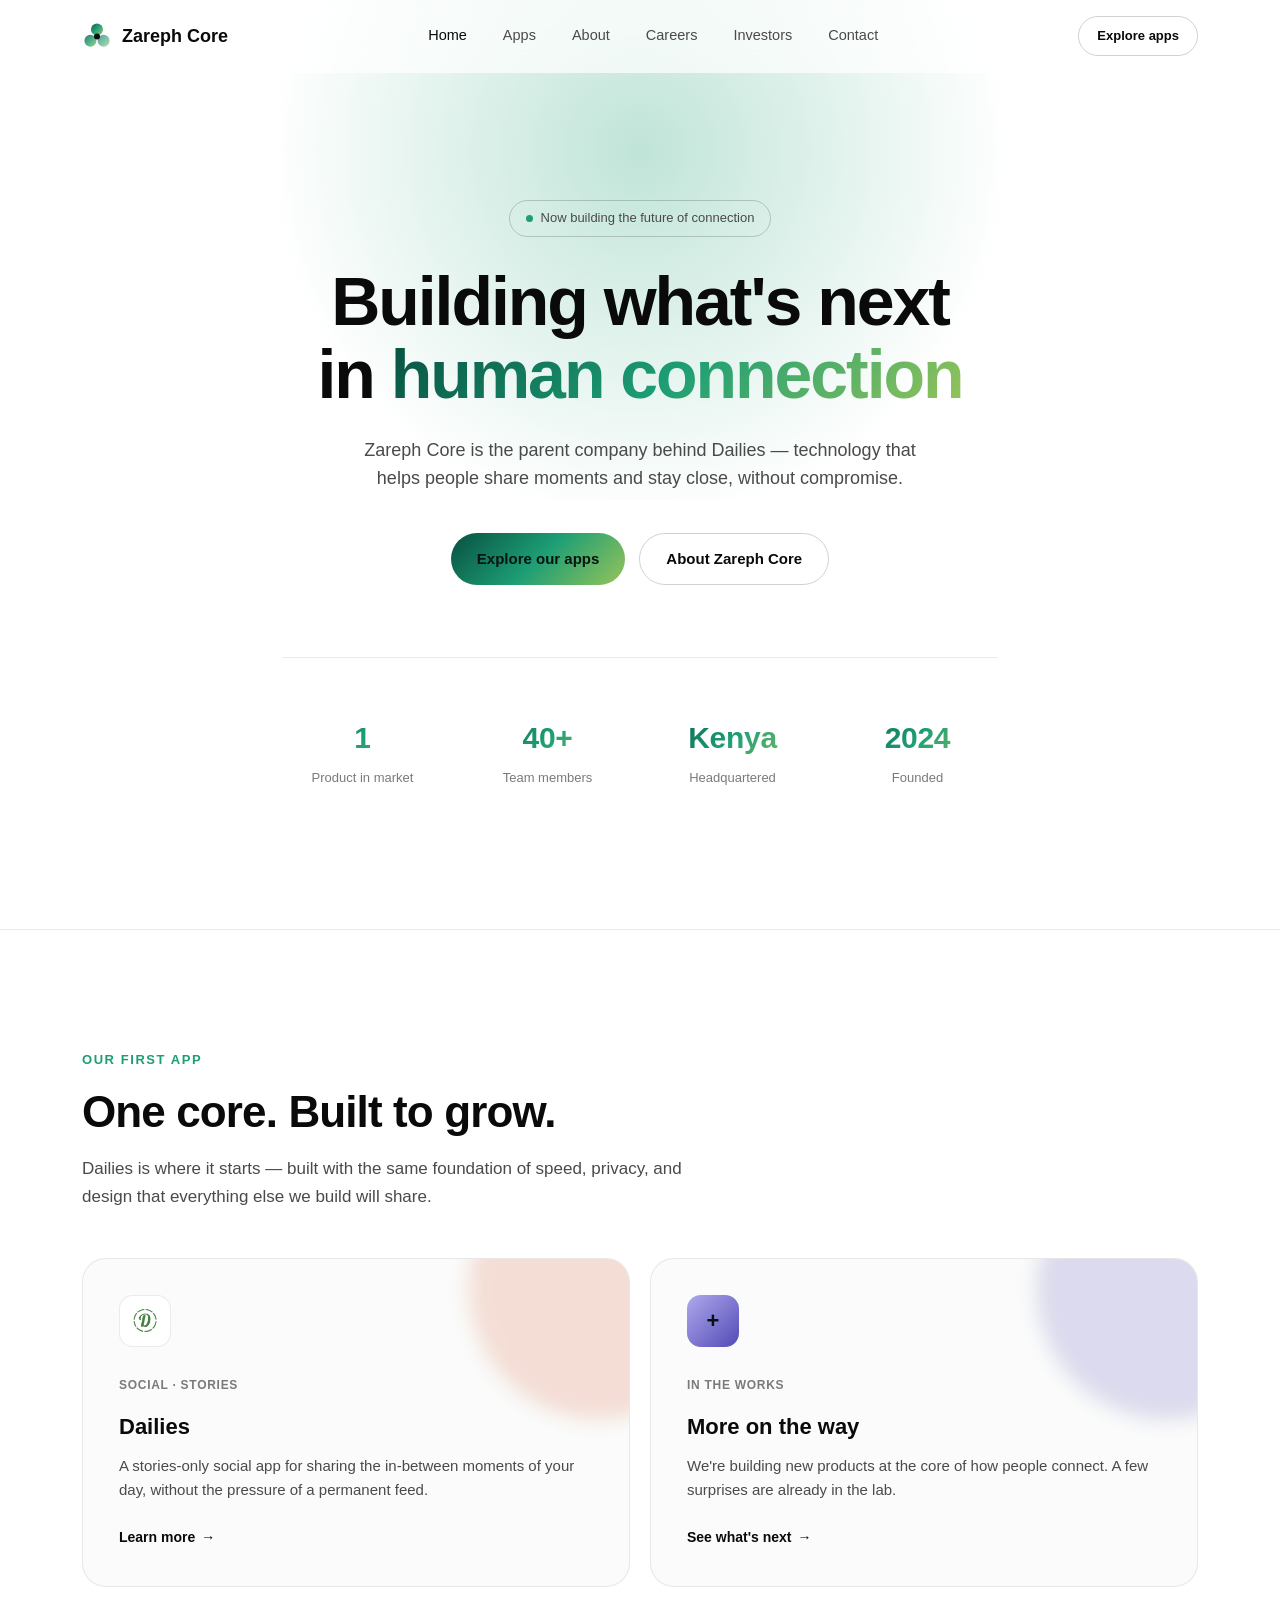
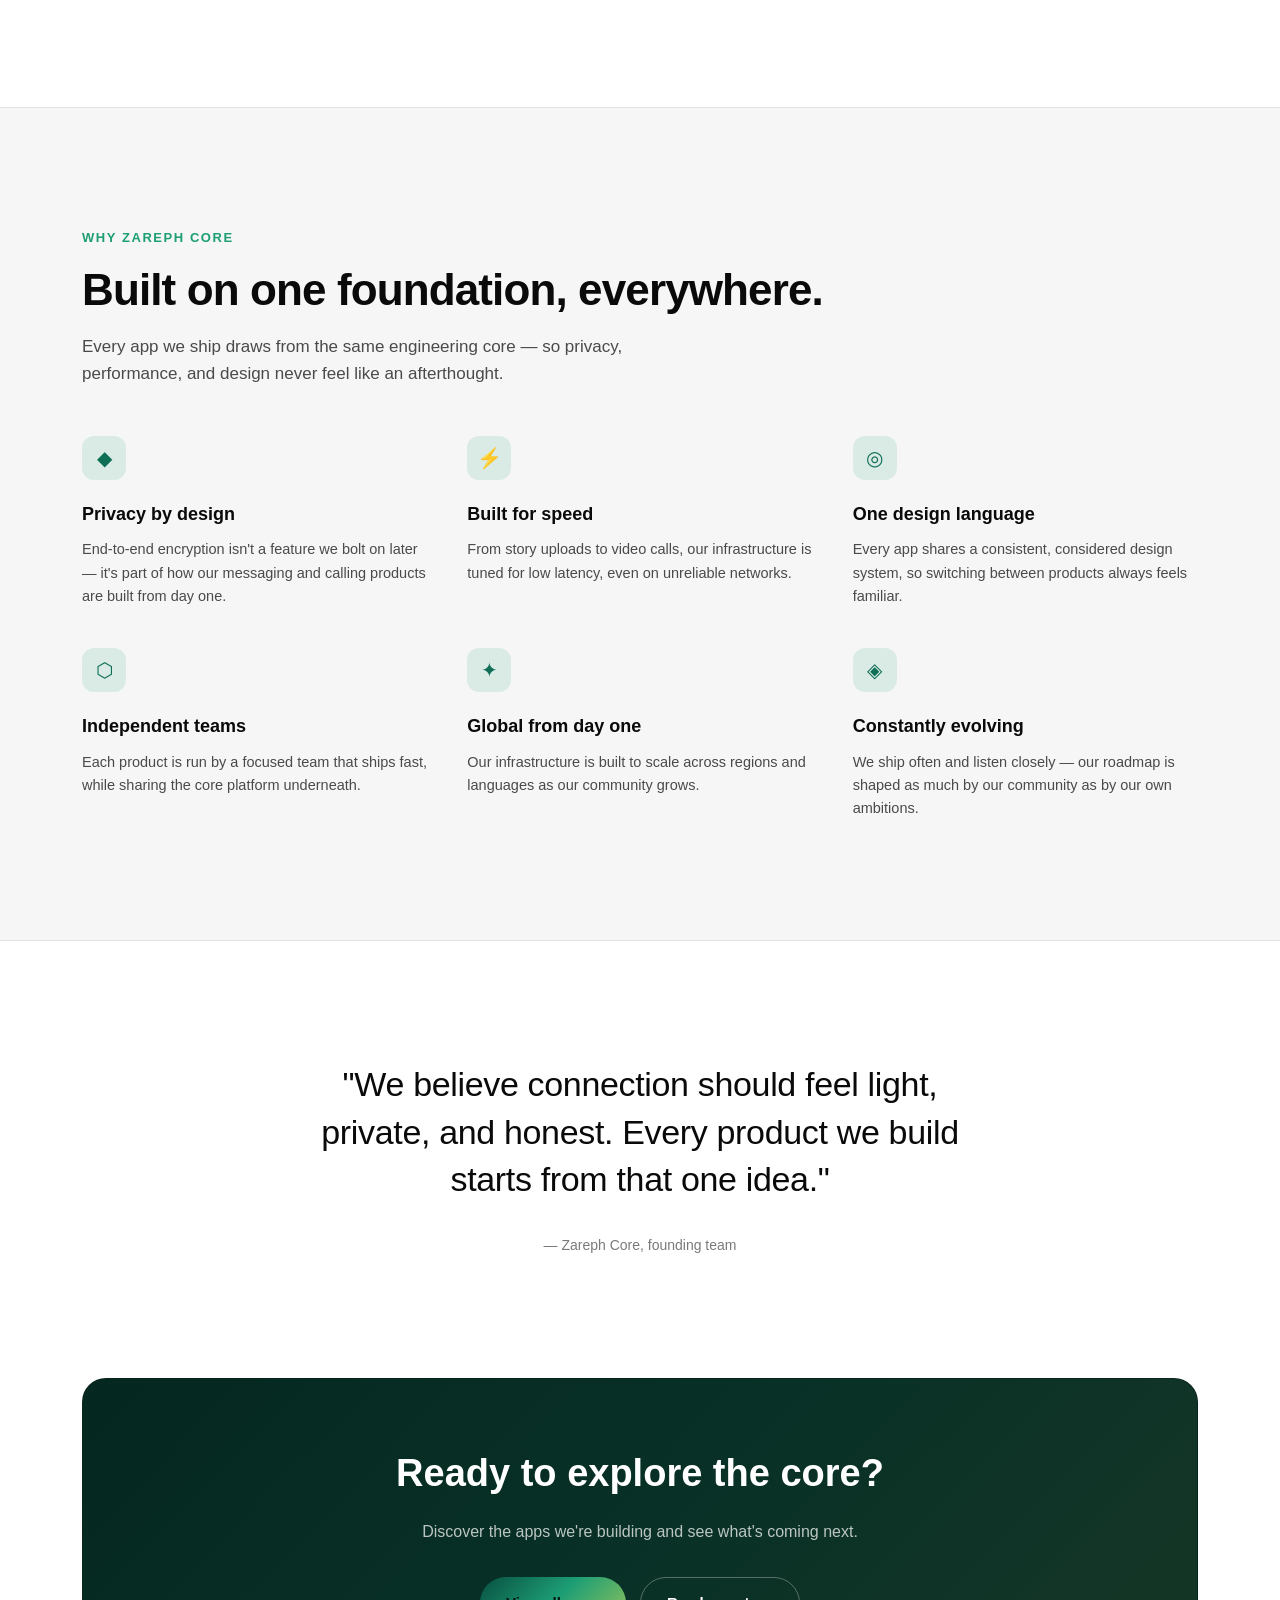
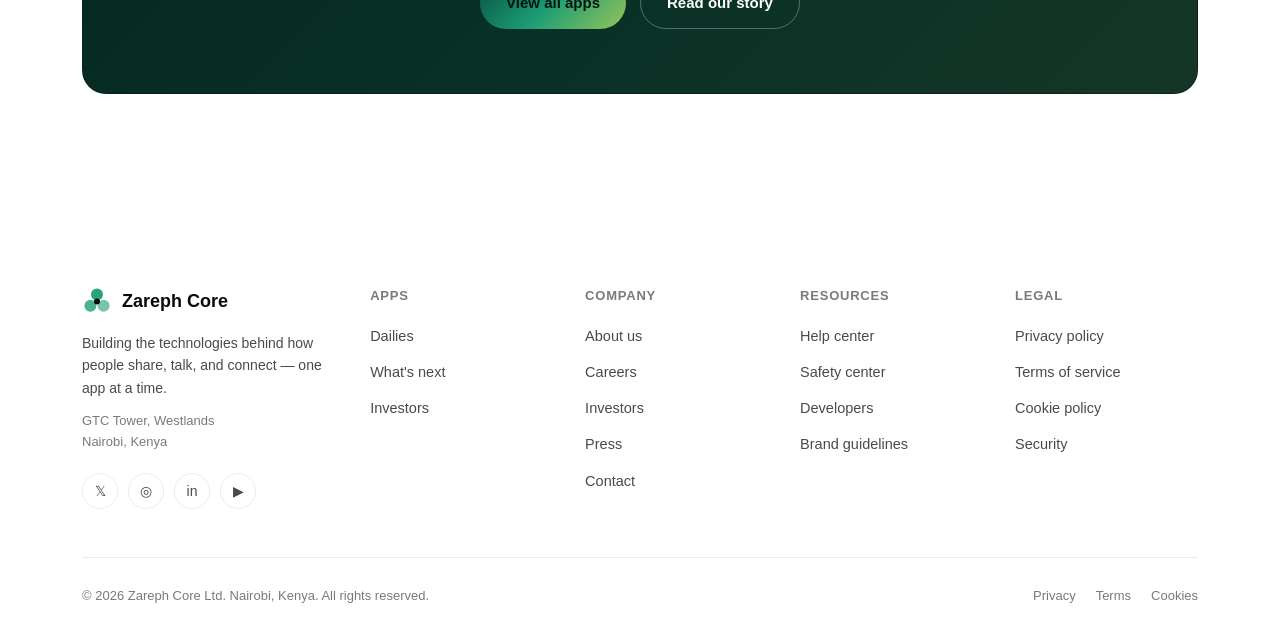
==== index.html @ 5895ebab "Add files via upload" ====
<!DOCTYPE html>
<html lang="en">
<head>
<meta charset="UTF-8">
<meta name="viewport" content="width=device-width, initial-scale=1.0">
<title>Zareph Core — Building what's next in connection</title>
<meta name="description" content="Zareph Core is the parent company behind Dailies — building the technologies that help people share, connect, and communicate.">
<link rel="icon" href="assets/favicon.svg" type="image/svg+xml">
<link rel="stylesheet" href="css/variables.css">
<link rel="stylesheet" href="css/nav.css">
<link rel="stylesheet" href="css/hero.css">
<link rel="stylesheet" href="css/products.css">
<link rel="stylesheet" href="css/features.css">
<link rel="stylesheet" href="css/footer.css">
</head>
<body>

<div id="nav-placeholder"></div>

<main>
  <section class="hero">
    <div class="hero-glow"></div>
    <div class="container hero-content">
      <span class="hero-eyebrow"><span class="dot"></span> Now building the future of connection</span>
      <h1>Building what's next<br>in <span class="accent">human connection</span></h1>
      <p>Zareph Core is the parent company behind Dailies — technology that helps people share moments and stay close, without compromise.</p>
      <div class="hero-cta">
        <a href="apps.html" class="btn btn-primary">Explore our apps</a>
        <a href="about.html" class="btn btn-outline">About Zareph Core</a>
      </div>
      <div class="hero-stats">
        <div class="stat">
          <div class="stat-num">1</div>
          <div class="stat-label">Product in market</div>
        </div>
        <div class="stat">
          <div class="stat-num">40+</div>
          <div class="stat-label">Team members</div>
        </div>
        <div class="stat">
          <div class="stat-num">Kenya</div>
          <div class="stat-label">Headquartered</div>
        </div>
        <div class="stat">
          <div class="stat-num">2024</div>
          <div class="stat-label">Founded</div>
        </div>
      </div>
    </div>
  </section>

  <section class="products" id="products">
    <div class="container">
      <span class="section-label">Our first app</span>
      <h2 class="section-heading">One core. Built to grow.</h2>
      <p class="section-sub">Dailies is where it starts — built with the same foundation of speed, privacy, and design that everything else we build will share.</p>

      <div class="product-grid">
        <div class="product-card dailies">
          <div class="glow"></div>
          <div class="product-icon"><img src="assets/products/dailies-logo.png" alt="Dailies logo" style="width: 100%; height: 100%; object-fit: contain; border-radius: inherit;"></div>
          <span class="tag">Social · Stories</span>
          <h3>Dailies</h3>
          <p>A stories-only social app for sharing the in-between moments of your day, without the pressure of a permanent feed.</p>
          <a href="apps.html#dailies" class="learn-link">Learn more <span class="arrow">→</span></a>
        </div>

        <div class="product-card more">
          <div class="glow"></div>
          <div class="product-icon">+</div>
          <span class="tag">In the works</span>
          <h3>More on the way</h3>
          <p>We're building new products at the core of how people connect. A few surprises are already in the lab.</p>
          <a href="about.html#roadmap" class="learn-link">See what's next <span class="arrow">→</span></a>
        </div>
      </div>
    </div>
  </section>

  <section class="features">
    <div class="container">
      <span class="section-label">Why Zareph Core</span>
      <h2 class="section-heading">Built on one foundation, everywhere.</h2>
      <p class="section-sub">Every app we ship draws from the same engineering core — so privacy, performance, and design never feel like an afterthought.</p>

      <div class="feature-grid">
        <div class="feature-item">
          <div class="icon-badge">◆</div>
          <h4>Privacy by design</h4>
          <p>End-to-end encryption isn't a feature we bolt on later — it's part of how our messaging and calling products are built from day one.</p>
        </div>
        <div class="feature-item">
          <div class="icon-badge">⚡</div>
          <h4>Built for speed</h4>
          <p>From story uploads to video calls, our infrastructure is tuned for low latency, even on unreliable networks.</p>
        </div>
        <div class="feature-item">
          <div class="icon-badge">◎</div>
          <h4>One design language</h4>
          <p>Every app shares a consistent, considered design system, so switching between products always feels familiar.</p>
        </div>
        <div class="feature-item">
          <div class="icon-badge">⬡</div>
          <h4>Independent teams</h4>
          <p>Each product is run by a focused team that ships fast, while sharing the core platform underneath.</p>
        </div>
        <div class="feature-item">
          <div class="icon-badge">✦</div>
          <h4>Global from day one</h4>
          <p>Our infrastructure is built to scale across regions and languages as our community grows.</p>
        </div>
        <div class="feature-item">
          <div class="icon-badge">◈</div>
          <h4>Constantly evolving</h4>
          <p>We ship often and listen closely — our roadmap is shaped as much by our community as by our own ambitions.</p>
        </div>
      </div>
    </div>
  </section>

  <section class="mission">
    <div class="container mission-inner">
      <blockquote>"We believe connection should feel light, private, and honest. Every product we build starts from that one idea."</blockquote>
      <cite>— Zareph Core, founding team</cite>
    </div>
  </section>

  <section class="cta-band">
    <div class="cta-band-inner">
      <h2>Ready to explore the core?</h2>
      <p>Discover the apps we're building and see what's coming next.</p>
      <div class="hero-cta">
        <a href="apps.html" class="btn btn-primary">View all apps</a>
        <a href="about.html" class="btn btn-outline">Read our story</a>
      </div>
    </div>
  </section>
</main>

<div id="footer-placeholder"></div>

<script src="js/include.js"></script>
<script src="js/nav.js"></script>
<script src="js/main.js"></script>
</body>
</html>
---- css/variables.css ----
:root {
  --core-teal-900: #04342C;
  --core-teal-800: #085041;
  --core-teal-600: #0F6E56;
  --core-green-600: #3B6D11;
  --core-green-400: #639922;
  --core-green-200: #1D9E75;
  --bg-dark: #FFFFFF;
  --bg-dark-2: #F5F6F5;
  --bg-card: #FAFBFA;
  --text-primary: #0A0A0A;
  --text-secondary: #4A4A4A;
  --text-muted: #7A7A7A;
  --border-soft: rgba(0, 0, 0, 0.08);
  --border-strong: rgba(0, 0, 0, 0.18);
  --gradient-core: linear-gradient(135deg, #085041 0%, #1D9E75 50%, #97C459 100%);
  --radius-sm: 8px;
  --radius-md: 14px;
  --radius-lg: 24px;
  --font-sans: -apple-system, BlinkMacSystemFont, "Segoe UI", Roboto, Helvetica, Arial, sans-serif;
  --max-width: 1180px;
}

* {
  box-sizing: border-box;
  margin: 0;
  padding: 0;
}

html {
  scroll-behavior: smooth;
}

body {
  font-family: var(--font-sans);
  background: var(--bg-dark);
  color: var(--text-primary);
  line-height: 1.6;
  -webkit-font-smoothing: antialiased;
  overflow-x: hidden;
}

img {
  max-width: 100%;
  display: block;
}

a {
  color: inherit;
  text-decoration: none;
}

ul {
  list-style: none;
}

button {
  font-family: inherit;
  cursor: pointer;
  border: none;
  background: none;
  color: inherit;
}

.container {
  max-width: var(--max-width);
  margin: 0 auto;
  padding: 0 32px;
}

.section-label {
  font-size: 13px;
  font-weight: 600;
  letter-spacing: 0.12em;
  text-transform: uppercase;
  color: var(--core-green-200);
  margin-bottom: 16px;
  display: block;
}

.section-heading {
  font-size: clamp(28px, 4vw, 44px);
  font-weight: 600;
  letter-spacing: -0.02em;
  line-height: 1.15;
  margin-bottom: 18px;
}

.section-sub {
  font-size: 17px;
  color: var(--text-secondary);
  max-width: 640px;
  margin-bottom: 48px;
}

.btn {
  display: inline-flex;
  align-items: center;
  gap: 8px;
  padding: 13px 26px;
  border-radius: 999px;
  font-size: 15px;
  font-weight: 600;
  transition: transform 0.15s ease, background 0.2s ease, border-color 0.2s ease;
}

.btn-primary {
  background: var(--gradient-core);
  color: #04140F;
}

.btn-primary:hover {
  transform: translateY(-2px);
}

.btn-outline {
  border: 1px solid var(--border-strong);
  color: var(--text-primary);
}

.btn-outline:hover {
  background: rgba(255, 255, 255, 0.06);
  transform: translateY(-2px);
}

.btn-sm {
  padding: 9px 18px;
  font-size: 13px;
}

@media (max-width: 720px) {
  .container {
    padding: 0 20px;
  }
}
---- css/nav.css ----
.navbar {
  position: fixed;
  top: 0;
  left: 0;
  right: 0;
  z-index: 1000;
  background: rgba(255, 255, 255, 0.7);
  backdrop-filter: blur(16px);
  -webkit-backdrop-filter: blur(16px);
  border-bottom: 1px solid transparent;
  transition: border-color 0.3s ease, background 0.3s ease;
}

.navbar.scrolled {
  border-bottom-color: var(--border-soft);
  background: rgba(255, 255, 255, 0.92);
}

.nav-inner {
  max-width: var(--max-width);
  margin: 0 auto;
  padding: 0 32px;
  height: 72px;
  display: flex;
  align-items: center;
  justify-content: space-between;
}

.brand {
  display: flex;
  align-items: center;
  gap: 10px;
  font-size: 18px;
  font-weight: 600;
}

.brand-mark {
  width: 30px;
  height: 30px;
}

.nav-links {
  display: flex;
  align-items: center;
  gap: 36px;
}

.nav-links a {
  font-size: 14.5px;
  font-weight: 500;
  color: var(--text-secondary);
  transition: color 0.2s ease;
  position: relative;
}

.nav-links a:hover,
.nav-links a.active {
  color: var(--text-primary);
}

.nav-actions {
  display: flex;
  align-items: center;
  gap: 12px;
}

.nav-toggle {
  display: none;
  flex-direction: column;
  gap: 5px;
  padding: 6px;
}

.nav-toggle span {
  width: 22px;
  height: 2px;
  background: var(--text-primary);
  border-radius: 2px;
  transition: transform 0.25s ease, opacity 0.25s ease;
}

.mobile-menu {
  display: none;
  position: fixed;
  top: 72px;
  left: 0;
  right: 0;
  bottom: 0;
  background: var(--bg-dark);
  z-index: 999;
  padding: 24px 32px 40px;
  overflow-y: auto;
}

.mobile-menu.open {
  display: block;
}

.mobile-menu a {
  display: block;
  font-size: 20px;
  font-weight: 500;
  padding: 16px 0;
  border-bottom: 1px solid var(--border-soft);
  color: var(--text-primary);
}

.mobile-menu .btn {
  margin-top: 24px;
  width: 100%;
  justify-content: center;
}

@media (max-width: 860px) {
  .nav-links {
    display: none;
  }
  .nav-actions .btn-outline {
    display: none;
  }
  .nav-toggle {
    display: flex;
  }
}
---- css/hero.css ----
.hero {
  position: relative;
  padding: 200px 0 140px;
  overflow: hidden;
}

.hero-glow {
  position: absolute;
  top: -200px;
  left: 50%;
  transform: translateX(-50%);
  width: 900px;
  height: 700px;
  background: radial-gradient(circle, rgba(29, 158, 117, 0.28) 0%, rgba(29, 158, 117, 0) 65%);
  pointer-events: none;
  z-index: 0;
}

.hero-content {
  position: relative;
  z-index: 1;
  max-width: 780px;
  margin: 0 auto;
  text-align: center;
}

.hero-eyebrow {
  display: inline-flex;
  align-items: center;
  gap: 8px;
  padding: 7px 16px;
  border-radius: 999px;
  border: 1px solid var(--border-strong);
  font-size: 13px;
  font-weight: 500;
  color: var(--text-secondary);
  margin-bottom: 28px;
}

.hero-eyebrow .dot {
  width: 7px;
  height: 7px;
  border-radius: 50%;
  background: var(--core-green-200);
}

.hero h1 {
  font-size: clamp(38px, 6vw, 68px);
  font-weight: 600;
  letter-spacing: -0.03em;
  line-height: 1.08;
  margin-bottom: 24px;
}

.hero h1 .accent {
  background: var(--gradient-core);
  -webkit-background-clip: text;
  background-clip: text;
  color: transparent;
}

.hero p {
  font-size: 18px;
  color: var(--text-secondary);
  max-width: 560px;
  margin: 0 auto 40px;
}

.hero-cta {
  display: flex;
  justify-content: center;
  gap: 14px;
  flex-wrap: wrap;
  margin-bottom: 72px;
}

.hero-stats {
  position: relative;
  z-index: 1;
  display: grid;
  grid-template-columns: repeat(4, 1fr);
  gap: 24px;
  max-width: 900px;
  margin: 0 auto;
  padding-top: 56px;
  border-top: 1px solid var(--border-soft);
}

.stat {
  text-align: center;
}

.stat-num {
  font-size: 30px;
  font-weight: 600;
  letter-spacing: -0.01em;
  background: var(--gradient-core);
  -webkit-background-clip: text;
  background-clip: text;
  color: transparent;
}

.stat-label {
  font-size: 13px;
  color: var(--text-muted);
  margin-top: 6px;
}

@media (max-width: 720px) {
  .hero {
    padding: 150px 0 90px;
  }
  .hero-stats {
    grid-template-columns: repeat(2, 1fr);
    row-gap: 32px;
  }
}
---- css/products.css ----
.products {
  padding: 120px 0;
  border-top: 1px solid var(--border-soft);
}

.product-grid {
  display: grid;
  grid-template-columns: repeat(2, 1fr);
  gap: 20px;
}

.product-card {
  position: relative;
  background: var(--bg-card);
  border: 1px solid var(--border-soft);
  border-radius: var(--radius-lg);
  padding: 36px;
  overflow: hidden;
  transition: border-color 0.25s ease, transform 0.25s ease;
}

.product-card:hover {
  border-color: var(--border-strong);
  transform: translateY(-4px);
}

.product-card .glow {
  position: absolute;
  width: 260px;
  height: 260px;
  border-radius: 50%;
  top: -100px;
  right: -100px;
  opacity: 0.18;
  filter: blur(10px);
  pointer-events: none;
}

.product-icon {
  width: 52px;
  height: 52px;
  border-radius: 14px;
  display: flex;
  align-items: center;
  justify-content: center;
  font-size: 22px;
  font-weight: 700;
  margin-bottom: 24px;
  color: #04140F;
}

.product-card h3 {
  font-size: 22px;
  font-weight: 600;
  margin-bottom: 10px;
}

.product-card .tag {
  display: inline-block;
  font-size: 12px;
  font-weight: 600;
  color: var(--text-muted);
  letter-spacing: 0.06em;
  text-transform: uppercase;
  margin-bottom: 14px;
}

.product-card p {
  font-size: 15px;
  color: var(--text-secondary);
  margin-bottom: 22px;
}

.product-card .learn-link {
  font-size: 14px;
  font-weight: 600;
  color: var(--text-primary);
  display: inline-flex;
  align-items: center;
  gap: 6px;
}

.product-card .learn-link .arrow {
  transition: transform 0.2s ease;
}

.product-card:hover .learn-link .arrow {
  transform: translateX(4px);
}

.product-card.dailies .product-icon { background: #FFFFFF; border: 1px solid var(--border-soft); padding: 8px; }
.product-card.dailies .glow { background: #D85A30; }

.product-card.more .product-icon { background: linear-gradient(135deg, #AFA9EC, #534AB7); }
.product-card.more .glow { background: #534AB7; }

@media (max-width: 860px) {
  .product-grid {
    grid-template-columns: 1fr;
  }
}
---- css/features.css ----
.features {
  padding: 120px 0;
  background: var(--bg-dark-2);
  border-top: 1px solid var(--border-soft);
  border-bottom: 1px solid var(--border-soft);
}

.feature-grid {
  display: grid;
  grid-template-columns: repeat(3, 1fr);
  gap: 40px;
}

.feature-item .icon-badge {
  width: 44px;
  height: 44px;
  border-radius: 12px;
  background: rgba(29, 158, 117, 0.12);
  color: var(--core-teal-600);
  display: flex;
  align-items: center;
  justify-content: center;
  font-size: 20px;
  margin-bottom: 20px;
}

.feature-item h4 {
  font-size: 18px;
  font-weight: 600;
  margin-bottom: 10px;
}

.feature-item p {
  font-size: 14.5px;
  color: var(--text-secondary);
}

.mission {
  padding: 120px 0;
  text-align: center;
}

.mission-inner {
  max-width: 720px;
  margin: 0 auto;
}

.mission blockquote {
  font-size: clamp(24px, 3.4vw, 34px);
  font-weight: 500;
  line-height: 1.4;
  letter-spacing: -0.01em;
  margin-bottom: 28px;
}

.mission cite {
  font-size: 14px;
  color: var(--text-muted);
  font-style: normal;
}

.cta-band {
  margin: 0 auto 120px;
  max-width: var(--max-width);
  padding: 0 32px;
}

.cta-band-inner {
  background: linear-gradient(135deg, #04241D, #0A2A22);
  border: 1px solid var(--border-soft);
  border-radius: var(--radius-lg);
  padding: 64px 48px;
  text-align: center;
  position: relative;
  overflow: hidden;
}

.cta-band-inner::before {
  content: "";
  position: absolute;
  inset: 0;
  background: var(--gradient-core);
  opacity: 0.08;
}

.cta-band-inner h2 {
  position: relative;
  font-size: clamp(26px, 4vw, 38px);
  font-weight: 600;
  margin-bottom: 16px;
  color: #FFFFFF;
}

.cta-band-inner p {
  position: relative;
  color: rgba(255, 255, 255, 0.72);
  font-size: 16px;
  margin-bottom: 32px;
}

.cta-band-inner .hero-cta {
  position: relative;
  margin-bottom: 0;
}

.cta-band-inner .btn-outline {
  color: #FFFFFF;
  border-color: rgba(255, 255, 255, 0.3);
}

.cta-band-inner .btn-outline:hover {
  background: rgba(255, 255, 255, 0.1);
}

@media (max-width: 860px) {
  .feature-grid {
    grid-template-columns: 1fr;
    gap: 32px;
  }
  .cta-band-inner {
    padding: 48px 28px;
  }
}
---- css/footer.css ----
.site-footer {
  padding: 72px 0 32px;
}

.footer-top {
  display: grid;
  grid-template-columns: 1.4fr repeat(4, 1fr);
  gap: 32px;
  padding-bottom: 48px;
  border-bottom: 1px solid var(--border-soft);
}

.footer-brand .brand {
  margin-bottom: 16px;
}

.footer-brand p {
  font-size: 14px;
  color: var(--text-secondary);
  max-width: 260px;
  margin-bottom: 20px;
}

.footer-social {
  display: flex;
  gap: 10px;
}

.footer-social a {
  width: 36px;
  height: 36px;
  border-radius: 50%;
  border: 1px solid var(--border-soft);
  display: flex;
  align-items: center;
  justify-content: center;
  font-size: 14px;
  color: var(--text-secondary);
  transition: border-color 0.2s ease, color 0.2s ease;
}

.footer-social a:hover {
  border-color: var(--border-strong);
  color: var(--text-primary);
}

.footer-col h5 {
  font-size: 13px;
  font-weight: 600;
  letter-spacing: 0.06em;
  text-transform: uppercase;
  color: var(--text-muted);
  margin-bottom: 18px;
}

.footer-col a {
  display: block;
  font-size: 14.5px;
  color: var(--text-secondary);
  margin-bottom: 13px;
  transition: color 0.2s ease;
}

.footer-col a:hover {
  color: var(--text-primary);
}

.footer-bottom {
  display: flex;
  align-items: center;
  justify-content: space-between;
  padding-top: 28px;
  font-size: 13px;
  color: var(--text-muted);
  flex-wrap: wrap;
  gap: 12px;
}

.footer-bottom .legal-links {
  display: flex;
  gap: 20px;
}

@media (max-width: 860px) {
  .footer-top {
    grid-template-columns: repeat(2, 1fr);
  }
}

@media (max-width: 540px) {
  .footer-top {
    grid-template-columns: 1fr;
  }
}
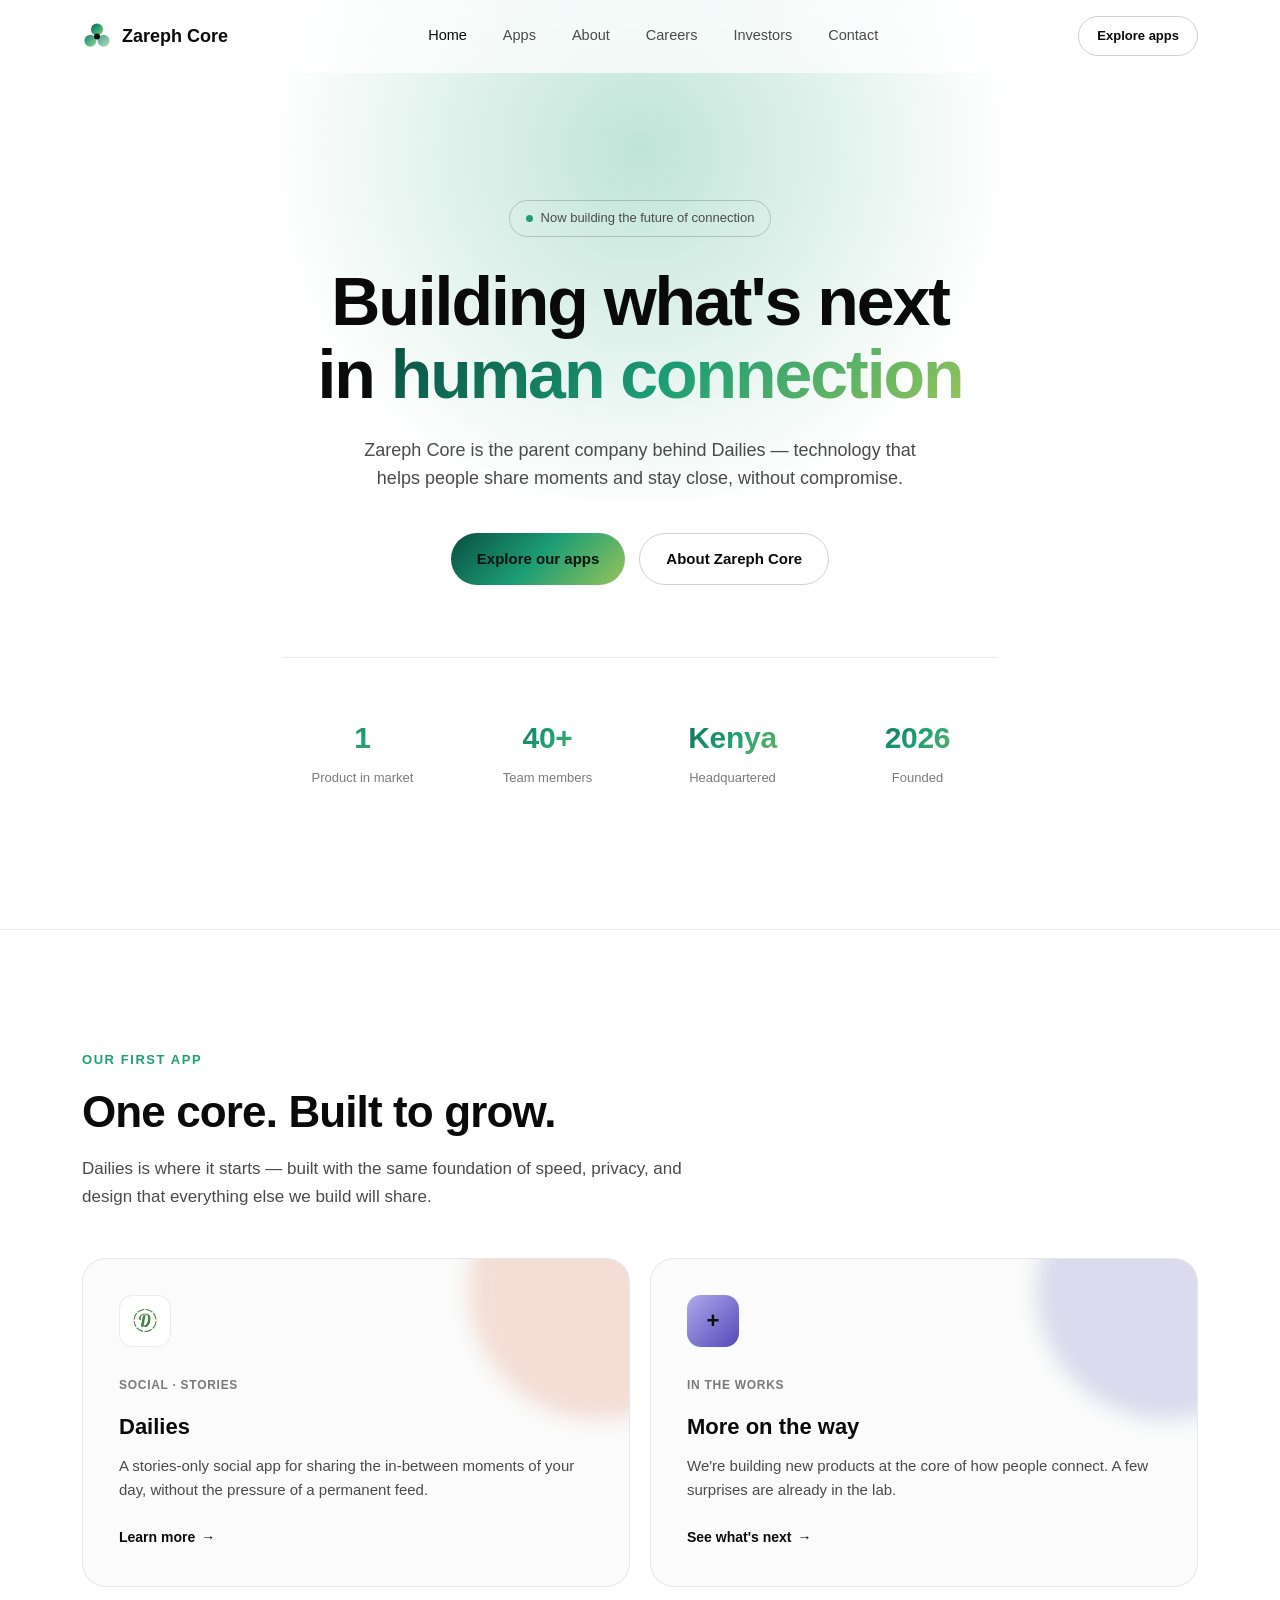
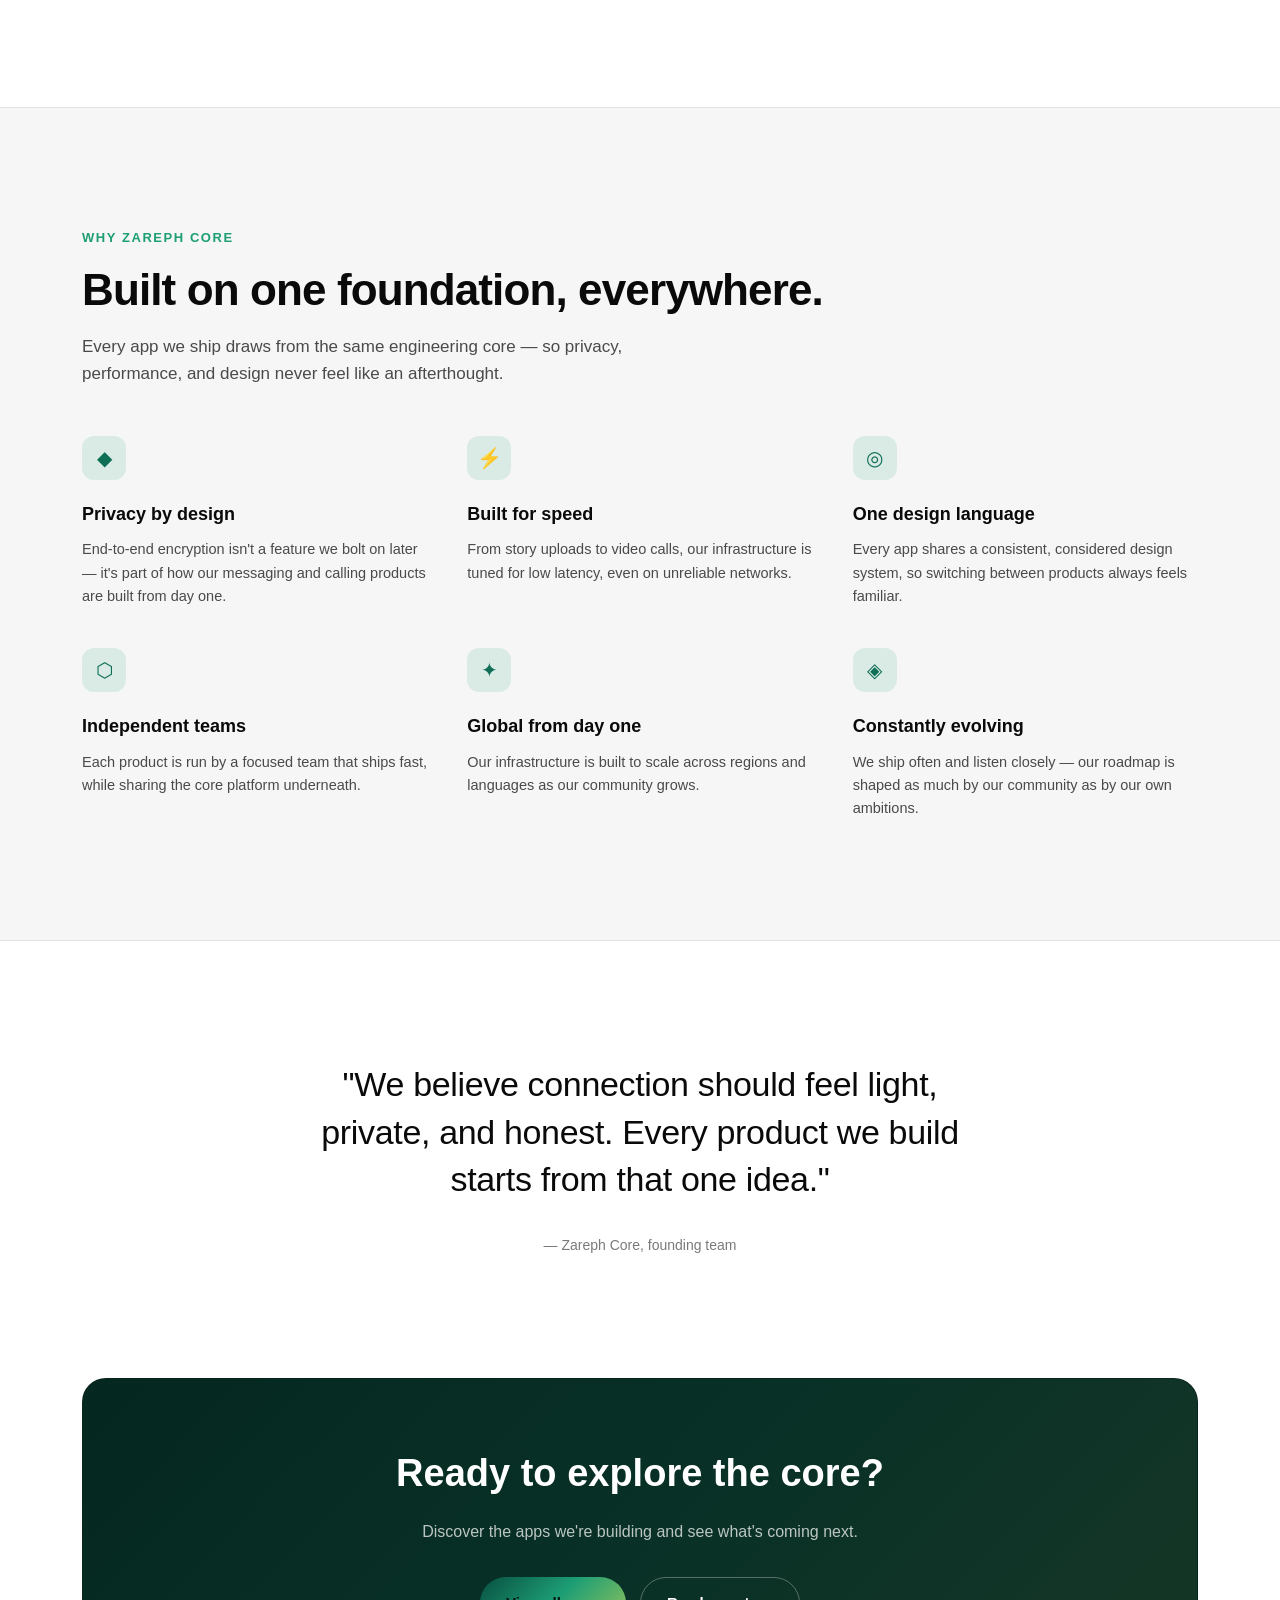
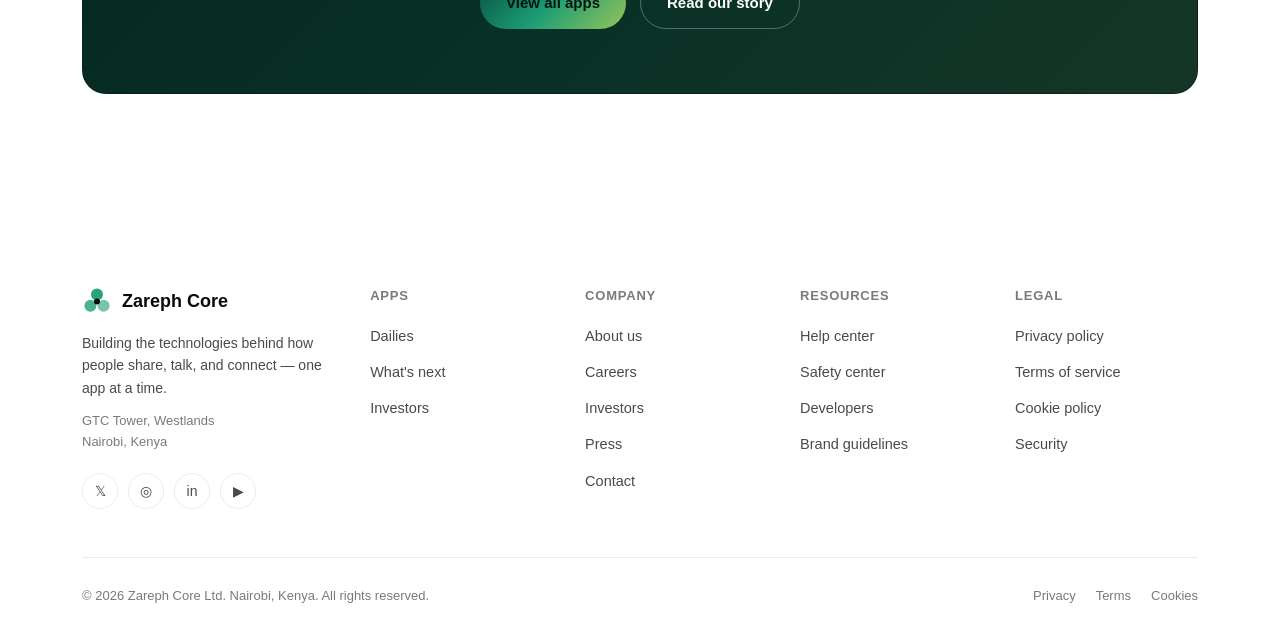
==== commit 275a1e79: "Update founded year from 2024 to 2026" ====
--- a/index.html
+++ b/index.html
@@ -42,7 +42,7 @@
           <div class="stat-label">Headquartered</div>
         </div>
         <div class="stat">
-          <div class="stat-num">2024</div>
+          <div class="stat-num">2026</div>
           <div class="stat-label">Founded</div>
         </div>
       </div>
--- a/css/variables.css
+++ b/css/variables.css
@@ -133,3 +133,4 @@
     padding: 0 20px;
   }
 }
+
--- a/css/footer.css
+++ b/css/footer.css
@@ -92,3 +92,4 @@
     grid-template-columns: 1fr;
   }
 }
+
